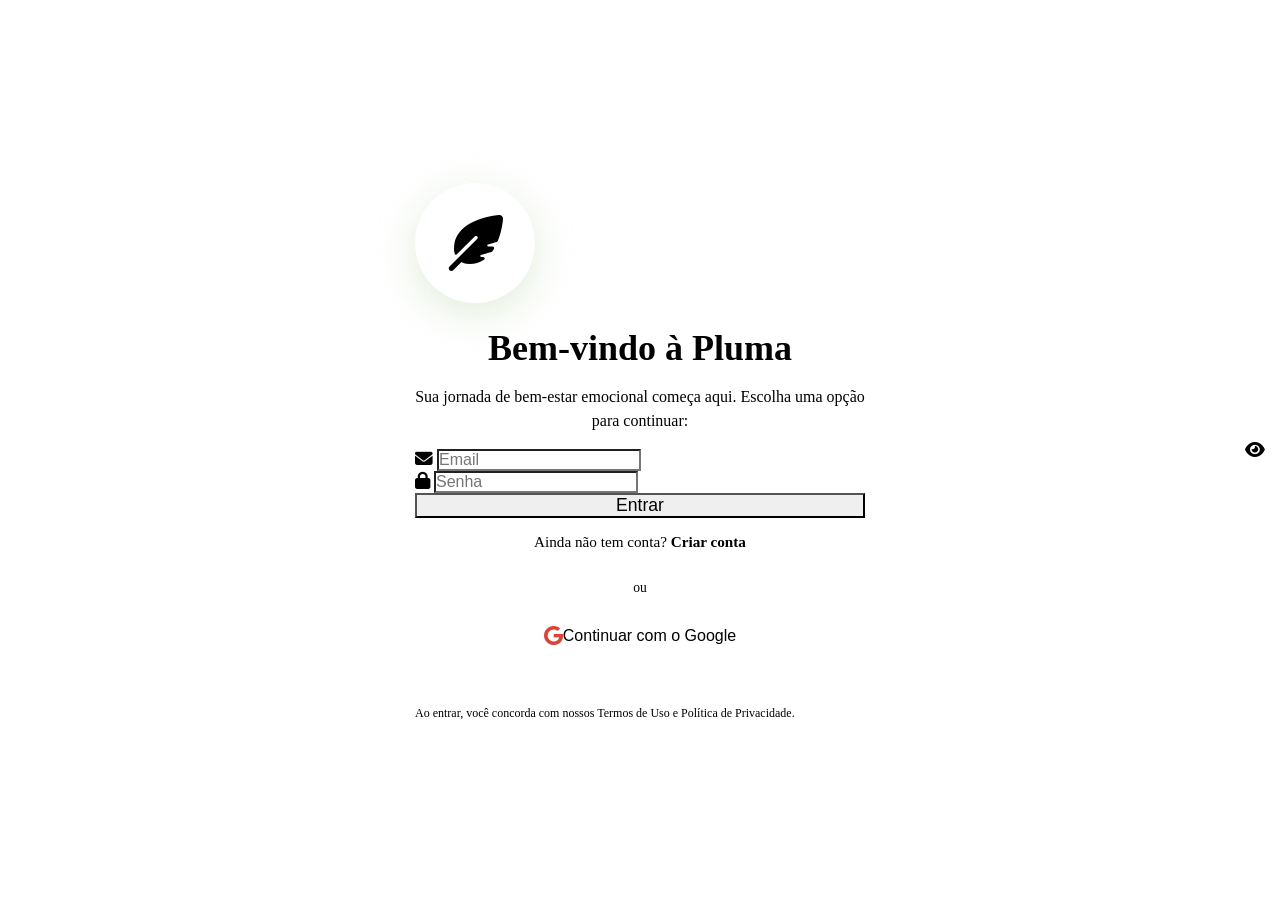
==== index.html @ 1a019b2e "feat: telas de humor, diario, historico, respiracao e configuracoes usam o back-end Antes so o login" ====
<!DOCTYPE html>
<html lang="pt-BR">
<head>
    <meta charset="UTF-8">
    <meta name="viewport" content="width=device-width, initial-scale=1.0, maximum-scale=1.0, user-scalable=no">
    <meta name="description" content="Pluma - Plataforma de apoio emocional e bem-estar. Registre seu humor, escreva seu diário e pratique técnicas de respiração.">
    <meta name="theme-color" content="#9DC183">
    <meta name="apple-mobile-web-app-capable" content="yes">
    <meta name="apple-mobile-web-app-status-bar-style" content="default">
    
    <title>Pluma - Apoio Emocional</title>
    <script>
    // Se não estiver logado, manda direto para a tela de login
    if (localStorage.getItem('pluma_logged_in') !== 'true') {
        window.location.href = 'login.html';
    }
</script>
    
    <!-- Fonts -->
    <link rel="preconnect" href="https://fonts.googleapis.com">
    <link rel="preconnect" href="https://fonts.gstatic.com" crossorigin>
    <link href="https://fonts.googleapis.com/css2?family=Poppins:wght@300;400;500;600;700&family=Inter:wght@400;500;600&display=swap" rel="stylesheet">
    
    <!-- Font Awesome -->
    <link rel="stylesheet" href="https://cdnjs.cloudflare.com/ajax/libs/font-awesome/6.5.1/css/all.min.css">
    
    <!-- Styles -->
    <link rel="stylesheet" href="css/style.css">
    <link rel="stylesheet" href="css/responsive.css">
</head>
<body>
    <!-- Splash Screen -->
    <div class="splash-screen" id="splashScreen">
        <div class="logo">🪶 Pluma</div>
        <div class="loader"></div>
    </div>

    <!-- Header -->
    <header class="header">
        <div class="header-content">
            <div class="header-left">
                <button class="icon-btn" id="menuToggle" aria-label="Abrir menu" aria-expanded="false" aria-controls="sideMenu">
                    <i class="fas fa-bars"></i>
                </button>
                <a href="index.html" class="logo">
                    <i class="fas fa-feather-alt"></i>
                    Pluma
                </a>
            </div>
            <div class="header-actions">
                <button class="icon-btn" id="themeToggle" aria-label="Alternar modo escuro">
                    <i class="fas fa-moon"></i>
                </button>
                <a href="config.html" class="icon-btn" aria-label="Configurações">
                    <i class="fas fa-cog"></i>
                </a>
            </div>
        </div>
    </header>

    <!-- Menu lateral -->
    <div class="menu-overlay" id="menuOverlay"></div>
    <nav class="side-menu" id="sideMenu" aria-label="Navegação principal" aria-hidden="true">
        <div class="side-menu-header">
            <span class="logo"><i class="fas fa-feather-alt"></i> Pluma</span>
            <button class="icon-btn" id="menuClose" aria-label="Fechar menu">
                <i class="fas fa-times"></i>
            </button>
        </div>
        <div class="side-menu-links">
            <a href="index.html" class="side-link active" aria-current="page">
                <i class="fas fa-home"></i>
                <span>Início</span>
            </a>
            <a href="humor.html" class="side-link">
                <i class="fas fa-smile"></i>
                <span>Humor</span>
            </a>
            <a href="diario.html" class="side-link">
                <i class="fas fa-book"></i>
                <span>Diário</span>
            </a>
            <a href="historico.html" class="side-link">
                <i class="fas fa-chart-line"></i>
                <span>Histórico</span>
            </a>
            <a href="respirar.html" class="side-link">
                <i class="fas fa-wind"></i>
                <span>Respirar</span>
            </a>
            <a href="chat.html" class="side-link">
                <i class="fas fa-comments"></i>
                <span>Conversar</span>
            </a>
        </div>

        <!-- Perfil e ações do usuário no rodapé da sidebar -->
        <div class="side-menu-footer">
            <div class="user-profile-summary">
                <div class="user-avatar">
                    <i class="fas fa-user-circle"></i>
                </div>
                <div class="user-info">
                    <span class="user-name" id="sideUserName">Usuário Pluma</span>
                    <span class="user-status">Online</span>
                </div>
            </div>

            <div class="side-footer-actions">
                <a href="config.html" class="side-link">
                    <i class="fas fa-cog"></i>
                    <span>Configurações</span>
                </a>
                <button type="button" class="side-link logout-btn-side"
                    onclick="localStorage.removeItem('pluma_logged_in'); localStorage.removeItem('pluma_user'); window.location.href='login.html';">
                    <i class="fas fa-sign-out-alt"></i>
                    <span>Sair</span>
                </button>
            </div>
        </div>
    </nav>


    <!-- Conteúdo Principal -->
    <main class="container">
        <!-- Saudação -->
        <section class="section fade-in">
            <h1 class="section-title" id="greeting">Olá! 👋</h1>
            <p class="section-subtitle">Como você está se sentindo hoje?</p>
        </section>

        <!-- Mensagem Motivacional -->
        <section class="motivational-box slide-up">
            <p class="motivational-text" id="motivationalQuote">"Cada dia é uma nova oportunidade para cuidar de si mesmo."</p>
            <p class="motivational-author" id="motivationalAuthor">— Pluma</p>
        </section>

        <!-- Acesso Rápido -->
        <section class="section">
            <h2 class="section-title">Acesso Rápido</h2>
            <div class="cards-grid">
                <a href="humor.html" class="card card-humor" aria-label="Registrar humor">
                    <div class="humor-badge" aria-hidden="true"><i class="fas fa-smile"></i></div>
                    <div class="humor-body">
                        <h3 class="card-title">Registrar Humor</h3>
                        <p class="card-subtitle">Como você está se sentindo hoje?</p>
                        <div class="humor-faces" aria-hidden="true">
                            <span><i class="fas fa-grin"></i></span>
                            <span><i class="fas fa-smile"></i></span>
                            <span><i class="fas fa-meh"></i></span>
                            <span><i class="fas fa-frown"></i></span>
                            <span><i class="fas fa-sad-tear"></i></span>
                        </div>
                        <span class="humor-cta">Registrar agora <i class="fas fa-arrow-right"></i></span>
                    </div>
                </a>
                
                <a href="diario.html" class="card card-mini mini-lilas">
                    <span class="mini-badge" aria-hidden="true"><i class="fas fa-book"></i></span>
                    <h3 class="card-title">Diário</h3>
                    <p class="card-subtitle">Escreva seus pensamentos</p>
                    <span class="mini-go" aria-hidden="true">→</span>
                </a>

                <a href="respirar.html" class="card card-mini mini-salvia">
                    <span class="mini-badge" aria-hidden="true"><i class="fas fa-wind"></i></span>
                    <h3 class="card-title">Respirar</h3>
                    <p class="card-subtitle">Exercício 3-4-5</p>
                    <span class="mini-go" aria-hidden="true">→</span>
                </a>

                <a href="chat.html" class="card card-mini mini-verde">
                    <span class="mini-badge" aria-hidden="true"><i class="fas fa-comments"></i></span>
                    <h3 class="card-title">Conversar</h3>
                    <p class="card-subtitle">Fale com a Pluma</p>
                    <span class="mini-go" aria-hidden="true">→</span>
                </a>

                <button type="button" class="card card-mini mini-sons" data-abrir-sons>
                    <span class="mini-badge" aria-hidden="true"><i class="fas fa-headphones"></i></span>
                    <h3 class="card-title">Sons relaxantes</h3>
                    <p class="card-subtitle">Escolha um som ambiente</p>
                    <span class="mini-go" aria-hidden="true">♪</span>
                </button>
            </div>
        </section>

        <!-- Aviso Importante -->
        <section class="disclaimer">
            <i class="fas fa-info-circle"></i>
            <p class="disclaimer-text">
                A Pluma é uma ferramenta de apoio emocional e <strong>não substitui</strong> acompanhamento profissional. 
                Se você está passando por uma crise, procure ajuda especializada.
            </p>
        </section>

        <!-- Links Úteis -->
        <section class="section">
            <h2 class="section-title">Rede de Apoio e Cuidado</h2>
            <p class="section-subtitle">Sua saúde mental é prioridade. Cuidar de si mesmo é um ato de coragem, e você nunca precisa caminhar sozinho.</p>
            <div class="useful-links">
                <a href="https://www.cvv.org.br/" target="_blank" rel="noopener noreferrer" class="useful-link">
                    <i class="fas fa-phone-alt"></i>
                    <div class="useful-link-content">
                        <span class="useful-link-title">CVV - Ligue 188</span>
                        <span class="useful-link-description">Centro de Valorização da Vida - Apoio emocional 24 horas</span>
                    </div>
                </a>
                
                <a href="https://www.doctoralia.com.br/psicologos" target="_blank" rel="noopener noreferrer" class="useful-link">
                    <i class="fas fa-user-md"></i>
                    <div class="useful-link-content">
                        <span class="useful-link-title">Encontre um Psicólogo</span>
                        <span class="useful-link-description">Busque profissionais qualificados perto de você</span>
                    </div>
                </a>
                
                <a href="https://www.vittude.com/" target="_blank" rel="noopener noreferrer" class="useful-link">
                    <i class="fas fa-heart"></i>
                    <div class="useful-link-content">
                        <span class="useful-link-title">Vittude</span>
                        <span class="useful-link-description">Plataforma de terapia online acessível</span>
                    </div>
                </a>
                
                <a href="https://www.minhavida.com.br/bem-estar/tudo-sobre/17115-ansiedade" target="_blank" rel="noopener noreferrer" class="useful-link">
                    <i class="fas fa-book-open"></i>
                    <div class="useful-link-content">
                        <span class="useful-link-title">Sobre Ansiedade</span>
                        <span class="useful-link-description">Entenda os sintomas e aprenda a lidar</span>
                    </div>
                </a>
            </div>
        </section>

        <!-- Conteúdo Informativo -->
        <section class="section">
            <h2 class="section-title">Cuide da sua Mente</h2>
            
            <div class="card">
                <h3 class="card-title">O que é Ansiedade?</h3>
                <p style="font-size: 0.9rem; color: var(--cinza-medio); line-height: 1.6;">
                    A ansiedade é uma resposta natural do corpo ao estresse. É uma sensação de medo ou apreensão 
                    sobre o que está por vir. É importante reconhecer quando a ansiedade se torna excessiva e 
                    buscar formas saudáveis de lidar com ela.
                </p>
            </div>
            
            <div class="alert alert-info">
                <i class="fas fa-lightbulb"></i>
                <div class="alert-content">
                    <p class="alert-title">Dica do dia</p>
                    <p class="alert-text">Tire 5 minutos para praticar respiração consciente. Sua mente agradece!</p>
                </div>
            </div>
        </section>
    </main>


    <!-- Scripts -->
    <script src="js/api.js?v=5"></script>
    <script src="js/app.js"></script>
    <script src="js/sons.js"></script>
    <script>
        // Token vencido ou ausente: volta para o login (o teste no <head> só olha o pluma_logged_in)
        window.VivaLeveAPI.exigirLogin();

        // Nome do usuário no rodapé do menu
        document.addEventListener('DOMContentLoaded', function () {
            try {
                var user = JSON.parse(localStorage.getItem('pluma_user') || '{}');
                var el = document.getElementById('sideUserName');
                if (el && user.name) el.textContent = user.name;
            } catch (e) {}
        });
    </script>
</body>
</html>
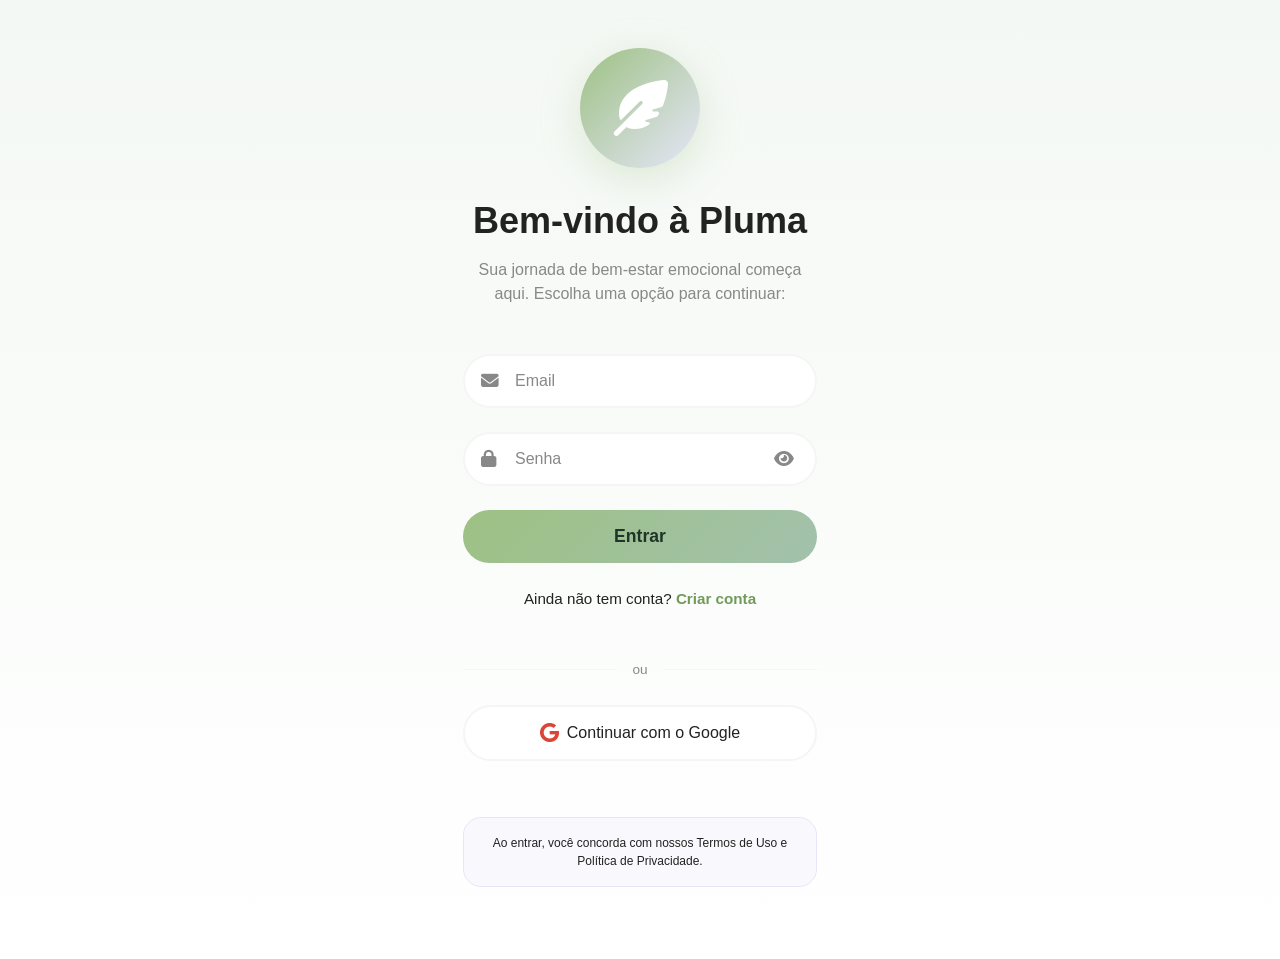
==== commit f2b85518: "feat: adicionando politica" ====
--- a/index.html
+++ b/index.html
@@ -256,9 +256,14 @@
         </section>
     </main>
 
+    <footer class="site-footer">
+    <a href="https://policy-private-pluma.vercel.app/" target="_blank" rel="noopener noreferrer">
+        <i class="fas fa-shield-alt"></i> Política de Privacidade
+    </a>
+</footer>
 
     <!-- Scripts -->
-    <script src="js/api.js?v=5"></script>
+    <script src="js/api.js?v=6"></script>
     <script src="js/app.js"></script>
     <script src="js/sons.js"></script>
     <script>
--- a/css/style.css
+++ b/css/style.css
@@ -0,0 +1,1359 @@
+/* ============================================
+   PLUMA - Estilos Principais
+   Plataforma de Apoio Emocional
+   ============================================ */
+
+/* Reset e Base */
+* {
+    margin: 0;
+    padding: 0;
+    box-sizing: border-box;
+}
+
+:root {
+    /* Paleta de Cores */
+    --verde-claro: #9DC183;
+    --lilas-claro: #E6E6FA;
+    --branco: #ffffff;
+    --fundo-suave: #F4F8F4;
+    --texto-escuro: #222222;
+    --verde-escuro: #6F9A57;
+    --lilas-escuro: #9A9AD2;
+    --cinza-claro: #f5f5f5;
+    --cinza-medio: #888888;
+    --sombra: rgba(60, 90, 70, 0.10);
+    --salvia: #A3C1AD;
+    --texto-sobre-cor: #1f3527;
+    
+    /* Tipografia */
+    --font-principal: 'Poppins', -apple-system, BlinkMacSystemFont, 'Segoe UI', sans-serif;
+    --font-secundaria: 'Inter', sans-serif;
+    
+    /* Espaçamentos */
+    --espacamento-xs: 0.25rem;
+    --espacamento-sm: 0.5rem;
+    --espacamento-md: 1rem;
+    --espacamento-lg: 1.5rem;
+    --espacamento-xl: 2rem;
+    --espacamento-xxl: 3rem;
+    
+    /* Bordas */
+    --borda-radius-sm: 12px;
+    --borda-radius-md: 18px;
+    --borda-radius-lg: 28px;
+    --borda-radius-xl: 40px;
+    
+    /* Transições */
+    --transicao-rapida: 0.2s ease;
+    --transicao-media: 0.3s ease;
+    --transicao-lenta: 0.5s ease;
+}
+
+/* Dark Mode */
+[data-theme="dark"] {
+    --verde-claro: #6F9A57;
+    --lilas-claro: #6E6EA8;
+    --branco: #1a1a2e;
+    --fundo-suave: #16213e;
+    --texto-escuro: #f0f0f0;
+    --cinza-claro: #2a2a4a;
+    --sombra: rgba(0, 0, 0, 0.3);
+}
+
+html {
+    font-size: 16px;
+    scroll-behavior: smooth;
+}
+
+body {
+    font-family: var(--font-principal);
+    background-color: var(--fundo-suave);
+    color: var(--texto-escuro);
+    line-height: 1.6;
+    min-height: 100vh;
+    padding-bottom: var(--espacamento-xl);
+    transition: background-color var(--transicao-media), color var(--transicao-media);
+}
+
+/* Loader / Splash Screen */
+.splash-screen {
+    position: fixed;
+    top: 0;
+    left: 0;
+    width: 100%;
+    height: 100%;
+    background: linear-gradient(135deg, var(--verde-claro), var(--lilas-claro));
+    display: flex;
+    flex-direction: column;
+    justify-content: center;
+    align-items: center;
+    z-index: 9999;
+    transition: opacity var(--transicao-lenta), visibility var(--transicao-lenta);
+}
+
+.splash-screen.hidden {
+    opacity: 0;
+    visibility: hidden;
+}
+
+.splash-screen .logo {
+    font-size: 3rem;
+    font-weight: 700;
+    color: var(--branco);
+    margin-bottom: var(--espacamento-md);
+    animation: pulse 2s infinite;
+}
+
+.splash-screen .loader {
+    width: 50px;
+    height: 50px;
+    border: 4px solid rgba(255, 255, 255, 0.3);
+    border-top-color: var(--branco);
+    border-radius: 50%;
+    animation: spin 1s linear infinite;
+}
+
+@keyframes spin {
+    to { transform: rotate(360deg); }
+}
+
+@keyframes pulse {
+    0%, 100% { transform: scale(1); }
+    50% { transform: scale(1.05); }
+}
+
+/* Container Principal */
+.container {
+    max-width: 500px;
+    margin: 0 auto;
+    padding: var(--espacamento-md);
+}
+
+/* Header */
+.header {
+    background: var(--branco);
+    padding: var(--espacamento-md) var(--espacamento-lg);
+    box-shadow: 0 2px 10px var(--sombra);
+    position: sticky;
+    top: 0;
+    z-index: 100;
+}
+
+.header-content {
+    max-width: 500px;
+    margin: 0 auto;
+    display: flex;
+    justify-content: space-between;
+    align-items: center;
+}
+
+.header .logo {
+    font-size: 1.5rem;
+    font-weight: 700;
+    color: var(--verde-escuro);
+    text-decoration: none;
+    display: flex;
+    align-items: center;
+    gap: var(--espacamento-sm);
+}
+
+.header .logo i {
+    color: var(--verde-claro);
+}
+
+/* Cards */
+.card {
+    background: var(--branco);
+    border-radius: var(--borda-radius-lg);
+    padding: var(--espacamento-lg);
+    margin-bottom: var(--espacamento-md);
+    box-shadow: 0 4px 15px var(--sombra);
+    transition: transform var(--transicao-rapida), box-shadow var(--transicao-rapida);
+}
+
+.card:hover {
+    transform: translateY(-3px);
+    box-shadow: 0 8px 25px var(--sombra);
+}
+
+.card-header {
+    display: flex;
+    align-items: center;
+    gap: var(--espacamento-md);
+    margin-bottom: var(--espacamento-md);
+}
+
+.card-icon {
+    width: 50px;
+    height: 50px;
+    border-radius: var(--borda-radius-md);
+    display: flex;
+    align-items: center;
+    justify-content: center;
+    font-size: 1.5rem;
+}
+
+.card-icon.verde {
+    background: linear-gradient(135deg, var(--verde-claro), #C4DDB0);
+    color: var(--verde-escuro);
+}
+
+.card-icon.lilas {
+    background: linear-gradient(135deg, var(--lilas-claro), #D3D3F0);
+    color: var(--lilas-escuro);
+}
+
+.card-title {
+    font-size: 1.1rem;
+    font-weight: 600;
+    color: var(--texto-escuro);
+}
+
+.card-subtitle {
+    font-size: 0.85rem;
+    color: var(--cinza-medio);
+}
+
+/* Botões */
+.btn {
+    display: inline-flex;
+    align-items: center;
+    justify-content: center;
+    gap: var(--espacamento-sm);
+    padding: var(--espacamento-md) var(--espacamento-xl);
+    border: none;
+    border-radius: var(--borda-radius-xl);
+    font-family: var(--font-principal);
+    font-size: 1rem;
+    font-weight: 600;
+    cursor: pointer;
+    transition: all var(--transicao-rapida);
+    text-decoration: none;
+}
+
+.btn-primary {
+    background: linear-gradient(135deg, var(--verde-claro), var(--verde-escuro));
+    color: var(--branco);
+}
+
+.btn-primary:hover {
+    transform: translateY(-2px);
+    box-shadow: 0 5px 20px rgba(157, 193, 131, 0.4);
+}
+
+.btn-secondary {
+    background: linear-gradient(135deg, var(--lilas-claro), var(--lilas-escuro));
+    color: var(--branco);
+}
+
+.btn-secondary:hover {
+    transform: translateY(-2px);
+    box-shadow: 0 5px 20px rgba(230, 230, 250, 0.4);
+}
+
+.btn-outline {
+    background: transparent;
+    border: 2px solid var(--verde-claro);
+    color: var(--verde-escuro);
+}
+
+.btn-outline:hover {
+    background: var(--verde-claro);
+    color: var(--branco);
+}
+
+.btn-block {
+    width: 100%;
+}
+
+.btn-sm {
+    padding: var(--espacamento-sm) var(--espacamento-md);
+    font-size: 0.875rem;
+}
+
+/* Inputs */
+.form-group {
+    margin-bottom: var(--espacamento-md);
+}
+
+.form-label {
+    display: block;
+    margin-bottom: var(--espacamento-sm);
+    font-weight: 500;
+    color: var(--texto-escuro);
+}
+
+.form-input {
+    width: 100%;
+    padding: var(--espacamento-md);
+    border: 2px solid var(--cinza-claro);
+    border-radius: var(--borda-radius-md);
+    font-family: var(--font-principal);
+    font-size: 1rem;
+    transition: border-color var(--transicao-rapida), box-shadow var(--transicao-rapida);
+    background: var(--branco);
+    color: var(--texto-escuro);
+}
+
+.form-input:focus {
+    outline: none;
+    border-color: var(--verde-claro);
+    box-shadow: 0 0 0 4px rgba(157, 193, 131, 0.2);
+}
+
+.form-input::placeholder {
+    color: var(--cinza-medio);
+}
+
+.input-icon-wrapper {
+    position: relative;
+}
+
+.input-icon-wrapper .form-input {
+    padding-left: 45px;
+}
+
+.input-icon-wrapper i {
+    position: absolute;
+    left: 15px;
+    top: 50%;
+    transform: translateY(-50%);
+    color: var(--cinza-medio);
+}
+
+/* Textarea */
+.form-textarea {
+    width: 100%;
+    min-height: 120px;
+    padding: var(--espacamento-md);
+    border: 2px solid var(--cinza-claro);
+    border-radius: var(--borda-radius-md);
+    font-family: var(--font-principal);
+    font-size: 1rem;
+    resize: vertical;
+    transition: border-color var(--transicao-rapida);
+    background: var(--branco);
+    color: var(--texto-escuro);
+}
+
+.form-textarea:focus {
+    outline: none;
+    border-color: var(--verde-claro);
+    box-shadow: 0 0 0 4px rgba(157, 193, 131, 0.2);
+}
+
+/* Seções */
+.section {
+    margin-bottom: var(--espacamento-xl);
+}
+
+.section-title {
+    font-size: 1.25rem;
+    font-weight: 600;
+    margin-bottom: var(--espacamento-md);
+    color: var(--texto-escuro);
+}
+
+.section-subtitle {
+    font-size: 0.9rem;
+    color: var(--cinza-medio);
+    margin-bottom: var(--espacamento-lg);
+}
+
+/* Grid de Cards */
+.cards-grid {
+    display: grid;
+    grid-template-columns: repeat(2, 1fr);
+    gap: var(--espacamento-md);
+}
+
+/* Badge */
+.badge {
+    display: inline-block;
+    padding: var(--espacamento-xs) var(--espacamento-sm);
+    border-radius: var(--borda-radius-sm);
+    font-size: 0.75rem;
+    font-weight: 600;
+}
+
+.badge-verde {
+    background: rgba(157, 193, 131, 0.2);
+    color: var(--verde-escuro);
+}
+
+.badge-lilas {
+    background: rgba(230, 230, 250, 0.4);
+    color: var(--lilas-escuro);
+}
+
+/* Alertas */
+.alert {
+    padding: var(--espacamento-md);
+    border-radius: var(--borda-radius-md);
+    margin-bottom: var(--espacamento-md);
+    display: flex;
+    align-items: flex-start;
+    gap: var(--espacamento-md);
+}
+
+.alert-info {
+    background: rgba(157, 193, 131, 0.15);
+    border-left: 4px solid var(--verde-claro);
+}
+
+.alert-warning {
+    background: rgba(230, 230, 250, 0.3);
+    border-left: 4px solid var(--lilas-claro);
+}
+
+.alert i {
+    font-size: 1.25rem;
+    color: var(--verde-escuro);
+}
+
+.alert-content {
+    flex: 1;
+}
+
+.alert-title {
+    font-weight: 600;
+    margin-bottom: var(--espacamento-xs);
+}
+
+.alert-text {
+    font-size: 0.9rem;
+    color: var(--cinza-medio);
+}
+
+/* Mensagem Motivacional */
+.motivational-box {
+    background: linear-gradient(135deg, var(--verde-claro), var(--lilas-claro));
+    border-radius: var(--borda-radius-lg);
+    padding: var(--espacamento-xl);
+    text-align: center;
+    margin-bottom: var(--espacamento-lg);
+    position: relative;
+    overflow: hidden;
+}
+
+.motivational-box::before {
+    content: '"';
+    position: absolute;
+    top: -20px;
+    left: 20px;
+    font-size: 8rem;
+    opacity: 0.1;
+    font-family: Georgia, serif;
+}
+
+.motivational-text {
+    font-size: 1.1rem;
+    font-weight: 500;
+    color: var(--texto-escuro);
+    line-height: 1.6;
+    position: relative;
+    z-index: 1;
+}
+
+.motivational-author {
+    font-size: 0.85rem;
+    color: var(--texto-escuro);
+    opacity: 0.7;
+    margin-top: var(--espacamento-sm);
+}
+
+/* Links Úteis / Cards em Grade */
+.useful-links {
+    display: grid;
+    grid-template-columns: repeat(2, 1fr);
+    gap: var(--espacamento-md);
+}
+
+.useful-link {
+    display: flex;
+    flex-direction: column;
+    align-items: flex-start;
+    gap: var(--espacamento-md);
+    padding: var(--espacamento-lg);
+    background: var(--branco);
+    border-radius: var(--borda-radius-lg);
+    text-decoration: none;
+    color: var(--texto-escuro);
+    transition: all var(--transicao-rapida);
+    box-shadow: 0 4px 15px var(--sombra);
+    border: 1px solid rgba(163, 193, 173, 0.25);
+}
+
+.useful-link:hover {
+    transform: translateY(-4px);
+    box-shadow: 0 8px 25px var(--sombra);
+    border-color: var(--verde-claro);
+}
+
+.useful-link i {
+    width: 48px;
+    height: 48px;
+    border-radius: var(--borda-radius-md);
+    display: flex;
+    align-items: center;
+    justify-content: center;
+    background: var(--verde-claro);
+    color: var(--branco);
+    font-size: 1.25rem;
+    box-shadow: 0 4px 10px rgba(157, 193, 131, 0.3);
+}
+
+.useful-link-content {
+    display: flex;
+    flex-direction: column;
+    gap: var(--espacamento-xs);
+}
+
+.useful-link-title {
+    font-weight: 600;
+    font-size: 1rem;
+}
+
+.useful-link-description {
+    font-size: 0.85rem;
+    color: var(--cinza-medio);
+    line-height: 1.4;
+}
+
+/* Responsividade para telas menores (celular) */
+@media screen and (max-width: 480px) {
+    .useful-links {
+        grid-template-columns: 1fr;
+    }
+}
+/* Disclaimer */
+.disclaimer {
+    background: rgba(230, 230, 250, 0.2);
+    border: 1px solid var(--lilas-claro);
+    border-radius: var(--borda-radius-md);
+    padding: var(--espacamento-md);
+    margin: var(--espacamento-lg) 0;
+    text-align: center;
+}
+
+.disclaimer i {
+    color: var(--lilas-escuro);
+    font-size: 1.5rem;
+    margin-bottom: var(--espacamento-sm);
+}
+
+.disclaimer-text {
+    font-size: 0.85rem;
+    color: var(--texto-escuro);
+    line-height: 1.5;
+}
+
+/* Animações */
+@keyframes fadeIn {
+    from {
+        opacity: 0;
+        transform: translateY(20px);
+    }
+    to {
+        opacity: 1;
+        transform: translateY(0);
+    }
+}
+
+@keyframes slideUp {
+    from {
+        opacity: 0;
+        transform: translateY(30px);
+    }
+    to {
+        opacity: 1;
+        transform: translateY(0);
+    }
+}
+
+.fade-in {
+    animation: fadeIn var(--transicao-media) ease-out;
+}
+
+.slide-up {
+    animation: slideUp var(--transicao-lenta) ease-out;
+}
+
+/* Empty State */
+.empty-state {
+    text-align: center;
+    padding: var(--espacamento-xxl);
+}
+
+.empty-state i {
+    font-size: 4rem;
+    color: var(--cinza-claro);
+    margin-bottom: var(--espacamento-md);
+}
+
+.empty-state-title {
+    font-size: 1.1rem;
+    font-weight: 600;
+    color: var(--texto-escuro);
+    margin-bottom: var(--espacamento-sm);
+}
+
+.empty-state-text {
+    font-size: 0.9rem;
+    color: var(--cinza-medio);
+}
+
+/* Divider */
+.divider {
+    height: 1px;
+    background: var(--cinza-claro);
+    margin: var(--espacamento-lg) 0;
+}
+
+/* Toggle Switch */
+.toggle-wrapper {
+    display: flex;
+    align-items: center;
+    justify-content: space-between;
+    padding: var(--espacamento-md);
+    background: var(--branco);
+    border-radius: var(--borda-radius-md);
+    margin-bottom: var(--espacamento-sm);
+}
+
+.toggle-label {
+    display: flex;
+    align-items: center;
+    gap: var(--espacamento-md);
+}
+
+.toggle-label i {
+    width: 40px;
+    height: 40px;
+    border-radius: 50%;
+    display: flex;
+    align-items: center;
+    justify-content: center;
+    background: var(--cinza-claro);
+    color: var(--texto-escuro);
+}
+
+.toggle-switch {
+    position: relative;
+    width: 52px;
+    height: 28px;
+}
+
+.toggle-switch input {
+    opacity: 0;
+    width: 0;
+    height: 0;
+}
+
+.toggle-slider {
+    position: absolute;
+    cursor: pointer;
+    top: 0;
+    left: 0;
+    right: 0;
+    bottom: 0;
+    background: var(--cinza-claro);
+    border-radius: 28px;
+    transition: var(--transicao-rapida);
+}
+
+.toggle-slider::before {
+    content: '';
+    position: absolute;
+    width: 22px;
+    height: 22px;
+    left: 3px;
+    bottom: 3px;
+    background: var(--branco);
+    border-radius: 50%;
+    transition: var(--transicao-rapida);
+    box-shadow: 0 2px 4px rgba(0, 0, 0, 0.2);
+}
+
+.toggle-switch input:checked + .toggle-slider {
+    background: var(--verde-claro);
+}
+
+.toggle-switch input:checked + .toggle-slider::before {
+    transform: translateX(24px);
+}
+
+/* Utilitários */
+.text-center { text-align: center; }
+.text-left { text-align: left; }
+.text-right { text-align: right; }
+
+.mb-sm { margin-bottom: var(--espacamento-sm); }
+.mb-md { margin-bottom: var(--espacamento-md); }
+.mb-lg { margin-bottom: var(--espacamento-lg); }
+.mb-xl { margin-bottom: var(--espacamento-xl); }
+
+.mt-sm { margin-top: var(--espacamento-sm); }
+.mt-md { margin-top: var(--espacamento-md); }
+.mt-lg { margin-top: var(--espacamento-lg); }
+.mt-xl { margin-top: var(--espacamento-xl); }
+
+.flex { display: flex; }
+.flex-center { display: flex; align-items: center; justify-content: center; }
+.flex-between { display: flex; align-items: center; justify-content: space-between; }
+.flex-column { flex-direction: column; }
+.gap-sm { gap: var(--espacamento-sm); }
+.gap-md { gap: var(--espacamento-md); }
+
+.w-full { width: 100%; }
+.h-full { height: 100%; }
+
+.hidden { display: none !important; }
+.visible { display: block !important; }
+
+
+/* ============================================
+   HEADER: menu | logo | modo escuro + config
+   ============================================ */
+.header-left,
+.header-actions {
+    display: flex;
+    align-items: center;
+    gap: var(--espacamento-sm);
+}
+
+.icon-btn {
+    width: 42px;
+    height: 42px;
+    display: inline-flex;
+    align-items: center;
+    justify-content: center;
+    background: transparent;
+    border: none;
+    border-radius: 50%;
+    color: var(--texto-escuro);
+    font-size: 1.15rem;
+    cursor: pointer;
+    text-decoration: none;
+    transition: background var(--transicao-rapida), color var(--transicao-rapida);
+}
+
+.icon-btn:hover,
+.icon-btn.active {
+    background: rgba(157, 193, 131, 0.18);
+    color: var(--verde-escuro);
+}
+
+.icon-btn:focus-visible,
+.side-link:focus-visible {
+    outline: 3px solid var(--verde-claro);
+    outline-offset: 2px;
+}
+
+/* ============================================
+   MENU LATERAL
+   ============================================ */
+.menu-overlay {
+    position: fixed;
+    inset: 0;
+    background: rgba(0, 0, 0, 0.45);
+    opacity: 0;
+    visibility: hidden;
+    transition: opacity var(--transicao-media), visibility var(--transicao-media);
+    z-index: 1500;
+}
+
+.menu-overlay.open {
+    opacity: 1;
+    visibility: visible;
+}
+
+.side-menu {
+    position: fixed;
+    top: 0;
+    left: 0;
+    bottom: 0;
+    width: min(280px, 82vw);
+    background: var(--branco);
+    box-shadow: 4px 0 24px var(--sombra);
+    transform: translateX(-100%);
+    visibility: hidden;
+    transition: transform var(--transicao-media), visibility var(--transicao-media);
+    z-index: 1600;
+    display: flex;
+    flex-direction: column;
+    overflow-y: auto;
+}
+
+.side-menu.open {
+    transform: translateX(0);
+    visibility: visible;
+}
+
+.side-menu-header {
+    display: flex;
+    align-items: center;
+    justify-content: space-between;
+    padding: var(--espacamento-md) var(--espacamento-lg);
+}
+
+.side-menu-header .logo {
+    font-size: 1.5rem;
+    font-weight: 700;
+    color: var(--verde-escuro);
+    display: flex;
+    align-items: center;
+    gap: var(--espacamento-sm);
+}
+
+.side-menu-header .logo i {
+    color: var(--verde-claro);
+}
+
+.side-menu-links {
+    display: flex;
+    flex-direction: column;
+    gap: var(--espacamento-xs);
+    padding: var(--espacamento-sm) var(--espacamento-md);
+}
+
+.side-link {
+    display: flex;
+    align-items: center;
+    gap: var(--espacamento-md);
+    padding: var(--espacamento-md);
+    border-radius: var(--borda-radius-md);
+    color: var(--texto-escuro);
+    text-decoration: none;
+    font-weight: 500;
+    transition: background var(--transicao-rapida), color var(--transicao-rapida);
+}
+
+.side-link i {
+    width: 24px;
+    text-align: center;
+    font-size: 1.1rem;
+    color: var(--cinza-medio);
+}
+
+.side-link:hover {
+    background: rgba(157, 193, 131, 0.12);
+}
+
+.side-link.active {
+    background: rgba(157, 193, 131, 0.2);
+    color: var(--verde-escuro);
+}
+
+.side-link.active i {
+    color: var(--verde-escuro);
+}
+
+body.menu-open {
+    overflow: hidden;
+}
+
+/* Data (página Humor), agora abaixo do header */
+.date-bar {
+    padding-bottom: 0;
+}
+
+
+/* ============================================
+   TEMA 2 — paleta #A3C1AD · #9DC183 · #E6E6FA
+   cards mais arredondados e modernos
+   ============================================ */
+.splash-screen { background: linear-gradient(135deg, #A3C1AD, #E6E6FA); }
+.splash-screen .logo { color: #2f4a38; }
+
+.btn-primary {
+    background: linear-gradient(135deg, #9DC183, #A3C1AD);
+    color: var(--texto-sobre-cor);
+}
+.btn-secondary {
+    background: linear-gradient(135deg, #E6E6FA, #C9C9EE);
+    color: #2d2d5a;
+}
+.btn-outline:hover { color: var(--texto-sobre-cor); }
+
+.motivational-box {
+    background: linear-gradient(135deg, #A3C1AD 0%, #9DC183 55%, #E6E6FA 130%);
+    border-radius: 32px;
+    box-shadow: 0 12px 32px rgba(157, 193, 131, 0.35);
+}
+.motivational-box .motivational-text,
+.motivational-box .motivational-author { color: #1f3527; }
+
+/* Cards gerais */
+.card {
+    border-radius: 28px;
+    border: 1px solid rgba(163, 193, 173, 0.25);
+    box-shadow: 0 10px 30px var(--sombra);
+}
+.card:hover { transform: translateY(-4px); box-shadow: 0 16px 38px var(--sombra); }
+.card:active { transform: scale(0.98); }
+a.card { text-decoration: none; color: inherit; }
+
+/* Acesso rápido */
+.cards-grid { gap: var(--espacamento-md); }
+.cards-grid .card {
+    display: flex;
+    flex-direction: column;
+    margin-bottom: 0;
+    padding: 20px;
+    position: relative;
+    overflow: hidden;
+}
+.cards-grid .card-header { margin-bottom: 14px; }
+.cards-grid .card-icon {
+    width: 56px;
+    height: 56px;
+    border-radius: 20px;
+    font-size: 1.5rem;
+    box-shadow: 0 6px 14px rgba(157, 193, 131, 0.25);
+}
+.cards-grid .card:has(.card-icon.verde) {
+    background: linear-gradient(160deg, var(--branco) 40%, rgba(163, 193, 173, 0.35));
+}
+.cards-grid .card:has(.card-icon.lilas) {
+    background: linear-gradient(160deg, var(--branco) 40%, rgba(230, 230, 250, 0.7));
+}
+[data-theme="dark"] .cards-grid .card:has(.card-icon.verde) {
+    background: linear-gradient(160deg, var(--branco) 40%, rgba(163, 193, 173, 0.18));
+}
+[data-theme="dark"] .cards-grid .card:has(.card-icon.lilas) {
+    background: linear-gradient(160deg, var(--branco) 40%, rgba(230, 230, 250, 0.14));
+}
+.cards-grid .card-title { font-size: 1.05rem; }
+
+/* Card largo horizontal (Conversar) */
+.cards-grid .card-wide {
+    grid-column: 1 / -1;
+    flex-direction: row;
+    align-items: center;
+    gap: 16px;
+}
+.cards-grid .card-wide .card-header { margin-bottom: 0; }
+.cards-grid .card-wide::after {
+    content: "\f054";
+    font-family: "Font Awesome 6 Free";
+    font-weight: 900;
+    margin-left: auto;
+    color: var(--verde-escuro);
+    font-size: 0.9rem;
+}
+
+/* ---------- Registrar Humor: card em destaque ---------- */
+.cards-grid .card-humor {
+    grid-column: 1 / -1;
+    flex-direction: row;
+    align-items: center;
+    gap: 18px;
+    padding: 24px;
+    border: none;
+    border-radius: 32px;
+    background: linear-gradient(135deg, #A3C1AD 0%, #9DC183 60%, #E6E6FA 140%);
+    box-shadow: 0 14px 34px rgba(157, 193, 131, 0.4);
+}
+.cards-grid .card-humor::before,
+.cards-grid .card-humor::after {
+    content: "";
+    position: absolute;
+    border-radius: 50%;
+    background: rgba(255, 255, 255, 0.22);
+    pointer-events: none;
+}
+.cards-grid .card-humor::before { width: 150px; height: 150px; right: -40px; top: -50px; }
+.cards-grid .card-humor::after  { width: 90px; height: 90px; right: 40px; bottom: -45px; }
+.cards-grid .card-humor:hover { box-shadow: 0 20px 44px rgba(157, 193, 131, 0.5); }
+
+.humor-badge {
+    flex-shrink: 0;
+    width: 76px;
+    height: 76px;
+    border-radius: 50%;
+    background: rgba(255, 255, 255, 0.6);
+    display: flex;
+    align-items: center;
+    justify-content: center;
+    font-size: 2.4rem;
+    box-shadow: 0 8px 20px rgba(31, 53, 39, 0.12);
+    animation: humor-float 3.2s ease-in-out infinite;
+}
+@keyframes humor-float {
+    0%, 100% { transform: translateY(0); }
+    50% { transform: translateY(-5px); }
+}
+.humor-body { position: relative; z-index: 1; min-width: 0; }
+.cards-grid .card-humor .card-title { color: #1f3527; font-size: 1.2rem; }
+.cards-grid .card-humor .card-subtitle { color: rgba(31, 53, 39, 0.75); }
+.humor-faces { display: flex; gap: 6px; margin-top: 12px; flex-wrap: wrap; }
+.humor-faces span {
+    width: 34px;
+    height: 34px;
+    border-radius: 50%;
+    background: rgba(255, 255, 255, 0.55);
+    display: flex;
+    align-items: center;
+    justify-content: center;
+    font-size: 1.1rem;
+    transition: transform var(--transicao-rapida);
+}
+.card-humor:hover .humor-faces span { transform: translateY(-3px) scale(1.1); }
+.card-humor:hover .humor-faces span:nth-child(2) { transition-delay: 0.04s; }
+.card-humor:hover .humor-faces span:nth-child(3) { transition-delay: 0.08s; }
+.card-humor:hover .humor-faces span:nth-child(4) { transition-delay: 0.12s; }
+.card-humor:hover .humor-faces span:nth-child(5) { transition-delay: 0.16s; }
+.humor-cta {
+    display: inline-flex;
+    align-items: center;
+    gap: 8px;
+    margin-top: 14px;
+    padding: 9px 18px;
+    border-radius: 999px;
+    background: #fff;
+    color: #3d6b2f;
+    font-weight: 600;
+    font-size: 0.9rem;
+    box-shadow: 0 6px 16px rgba(31, 53, 39, 0.12);
+}
+.card-humor:hover .humor-cta i { transform: translateX(3px); }
+.humor-cta i { transition: transform var(--transicao-rapida); }
+
+@media (max-width: 380px) {
+    .cards-grid .card-humor { flex-direction: column; align-items: flex-start; }
+}
+@media (prefers-reduced-motion: reduce) {
+    .humor-badge { animation: none; }
+}
+
+
+/* ============================================
+   BOTÕES MENORES
+   ============================================ */
+.btn {
+    padding: 10px 20px;
+    font-size: 0.9rem;
+    gap: 6px;
+}
+.btn-sm {
+    padding: 6px 12px;
+    font-size: 0.8rem;
+}
+.btn.new-entry-btn {
+    padding: 8px 14px;
+    font-size: 0.85rem;
+}
+
+/* ============================================
+   CARDS MINI (mesmo estilo do Registrar Humor)
+   ============================================ */
+.cards-grid .card.card-mini {
+    position: relative;
+    display: flex;
+    flex-direction: column;
+    align-items: flex-start;
+    gap: 2px;
+    width: 100%;
+    min-height: 118px;
+    padding: 14px 14px 12px;
+    border: none;
+    border-radius: 24px;
+    overflow: hidden;
+    text-align: left;
+    font: inherit;
+    cursor: pointer;
+    color: #1f3527;
+    box-shadow: 0 8px 22px rgba(157, 193, 131, 0.28);
+}
+.cards-grid .card.card-mini::before {
+    content: "";
+    position: absolute;
+    width: 90px;
+    height: 90px;
+    right: -26px;
+    top: -30px;
+    border-radius: 50%;
+    background: rgba(255, 255, 255, 0.28);
+    pointer-events: none;
+}
+.cards-grid .card.card-mini .card-title {
+    font-size: 0.95rem;
+    line-height: 1.25;
+    color: #1f3527;
+    position: relative;
+}
+.cards-grid .card.card-mini .card-subtitle {
+    font-size: 0.74rem;
+    line-height: 1.3;
+    color: rgba(31, 53, 39, 0.72);
+    position: relative;
+    padding-right: 26px;
+}
+.mini-badge {
+    width: 40px;
+    height: 40px;
+    margin-bottom: 8px;
+    border-radius: 50%;
+    background: rgba(255, 255, 255, 0.6);
+    display: flex;
+    align-items: center;
+    justify-content: center;
+    font-size: 1.3rem;
+    box-shadow: 0 4px 10px rgba(31, 53, 39, 0.1);
+    position: relative;
+}
+.mini-go {
+    position: absolute;
+    right: 12px;
+    bottom: 10px;
+    width: 26px;
+    height: 26px;
+    border-radius: 50%;
+    background: rgba(255, 255, 255, 0.7);
+    color: #3d6b2f;
+    display: flex;
+    align-items: center;
+    justify-content: center;
+    font-size: 0.85rem;
+    font-weight: 700;
+    transition: transform var(--transicao-rapida);
+}
+.card-mini:hover .mini-go { transform: translateX(3px); }
+
+.cards-grid .card.mini-lilas  { background: linear-gradient(135deg, #E6E6FA 0%, #CFCFF0 100%); }
+.cards-grid .card.mini-salvia { background: linear-gradient(135deg, #A3C1AD 0%, #C3D9CA 100%); }
+.cards-grid .card.mini-verde  { background: linear-gradient(135deg, #9DC183 0%, #C2DBAF 100%); }
+.cards-grid .card.mini-sons   { background: linear-gradient(135deg, #E6E6FA 0%, #A3C1AD 100%); }
+
+/* ============================================
+   SONS RELAXANTES — botão no header + painel
+   ============================================ */
+.icon-btn { position: relative; }
+.icon-btn.tocando { color: var(--verde-escuro); background: rgba(157, 193, 131, 0.22); }
+.icon-btn.tocando::after {
+    content: "";
+    position: absolute;
+    top: 6px;
+    right: 6px;
+    width: 8px;
+    height: 8px;
+    border-radius: 50%;
+    background: var(--verde-claro);
+    animation: som-pulso 1.6s ease-in-out infinite;
+}
+@keyframes som-pulso {
+    0%, 100% { transform: scale(1); opacity: 1; }
+    50% { transform: scale(1.5); opacity: 0.5; }
+}
+
+.som-panel {
+    position: fixed;
+    top: 66px;
+    right: 12px;
+    width: min(340px, calc(100vw - 24px));
+    max-height: calc(100vh - 90px);
+    overflow-y: auto;
+    padding: 18px;
+    border-radius: 28px;
+    background: var(--branco);
+    color: var(--texto-escuro);
+    border: 1px solid rgba(163, 193, 173, 0.3);
+    box-shadow: 0 20px 50px rgba(0, 0, 0, 0.22);
+    z-index: 1700;
+    opacity: 0;
+    visibility: hidden;
+    transform: translateY(-8px) scale(0.98);
+    transform-origin: top right;
+    transition: opacity var(--transicao-rapida), transform var(--transicao-rapida), visibility var(--transicao-rapida);
+}
+.som-panel.open { opacity: 1; visibility: visible; transform: none; }
+
+.som-head {
+    display: flex;
+    align-items: center;
+    justify-content: space-between;
+    margin-bottom: 4px;
+}
+.som-head strong { font-size: 1.05rem; }
+.som-status {
+    min-height: 1.2em;
+    margin-bottom: 12px;
+    font-size: 0.78rem;
+    color: var(--cinza-medio);
+}
+.som-lista { display: flex; flex-direction: column; gap: 8px; }
+.som-item {
+    display: flex;
+    align-items: center;
+    gap: 12px;
+    width: 100%;
+    padding: 10px 12px;
+    border: 2px solid transparent;
+    border-radius: 20px;
+    background: var(--cinza-claro);
+    color: inherit;
+    font: inherit;
+    text-align: left;
+    cursor: pointer;
+    transition: background var(--transicao-rapida), border-color var(--transicao-rapida), transform var(--transicao-rapida);
+}
+.som-item:hover { transform: translateY(-1px); }
+.som-item[aria-pressed="true"] {
+    background: rgba(157, 193, 131, 0.25);
+    border-color: var(--verde-claro);
+}
+.som-emoji {
+    flex-shrink: 0;
+    width: 42px;
+    height: 42px;
+    border-radius: 50%;
+    background: linear-gradient(135deg, #E6E6FA, #A3C1AD);
+    display: flex;
+    align-items: center;
+    justify-content: center;
+    font-size: 1.3rem;
+}
+.som-texto { display: flex; flex-direction: column; min-width: 0; flex: 1; }
+.som-nome { font-weight: 600; font-size: 0.92rem; }
+.som-desc { font-size: 0.75rem; color: var(--cinza-medio); }
+.som-eq { display: none; align-items: flex-end; gap: 2px; height: 16px; }
+.som-item[aria-pressed="true"] .som-eq { display: flex; }
+.som-eq i {
+    width: 3px;
+    height: 100%;
+    border-radius: 2px;
+    background: var(--verde-escuro);
+    transform-origin: bottom;
+    animation: som-eq 1s ease-in-out infinite;
+}
+.som-eq i:nth-child(2) { animation-delay: 0.2s; }
+.som-eq i:nth-child(3) { animation-delay: 0.4s; }
+@keyframes som-eq {
+    0%, 100% { transform: scaleY(0.3); }
+    50% { transform: scaleY(1); }
+}
+.som-controles {
+    display: flex;
+    align-items: center;
+    gap: 10px;
+    margin-top: 14px;
+}
+.som-controles input[type="range"] { flex: 1; accent-color: var(--verde-escuro); }
+.som-vol-ico { font-size: 1rem; }
+.som-parar {
+    padding: 6px 14px;
+    border: 2px solid var(--verde-claro);
+    border-radius: 999px;
+    background: transparent;
+    color: var(--verde-escuro);
+    font: inherit;
+    font-size: 0.8rem;
+    font-weight: 600;
+    cursor: pointer;
+}
+.som-parar:hover { background: var(--verde-claro); color: var(--texto-sobre-cor); }
+.som-parar:disabled { opacity: 0.4; cursor: default; }
+@media (prefers-reduced-motion: reduce) {
+    .som-eq i, .icon-btn.tocando::after { animation: none; }
+}
+
+/* Estilização dos ícones do Font Awesome nas badges */
+.mini-badge i,
+.humor-badge i,
+.humor-faces span i {
+    color: var(--verde-escuro);
+    font-size: 1.1rem;
+}
+
+.humor-badge i {
+    font-size: 2.2rem;
+    color: #1f3527;
+}
+
+.humor-faces span {
+    display: flex;
+    align-items: center;
+    justify-content: center;
+}
+/* Rodapé do Menu Lateral */
+.side-menu {
+    display: flex;
+    flex-direction: column;
+}
+
+.side-menu-links {
+    flex: 1;
+    overflow-y: auto;
+}
+
+.side-menu-footer {
+    padding: var(--espacamento-md);
+    border-top: 1px solid rgba(255, 255, 255, 0.1);
+    display: flex;
+    flex-direction: column;
+    gap: var(--espacamento-md);
+    margin-top: auto;
+}
+
+.user-profile-summary {
+    display: flex;
+    align-items: center;
+    gap: var(--espacamento-sm);
+    padding: var(--espacamento-xs) 0;
+}
+
+.user-avatar i {
+    font-size: 2rem;
+    color: var(--verde-claro);
+}
+
+.user-info {
+    display: flex;
+    flex-direction: column;
+}
+
+.user-name {
+    font-size: 0.9rem;
+    font-weight: 600;
+    color: var(--texto-escuro);
+}
+
+.user-status {
+    font-size: 0.75rem;
+    color: var(--cinza-medio);
+}
+
+.side-footer-actions {
+    display: flex;
+    flex-direction: column;
+    gap: var(--espacamento-xs);
+}
+
+.logout-btn-side {
+    width: 100%;
+    background: none;
+    border: none;
+    cursor: pointer;
+    color: #e74c3c !important;
+    text-align: left;
+    font-family: inherit;
+}
+
+.logout-btn-side:hover {
+    background: rgba(231, 76, 60, 0.1) !important;
+}
+.site-footer {
+    text-align: center;
+    padding: 1.5rem 1rem 2rem;
+}
+
+.site-footer a {
+    font-size: 0.85rem;
+    color: var(--cinza-medio);
+    text-decoration: none;
+}
+
+.site-footer a:hover {
+    text-decoration: underline;
+}
